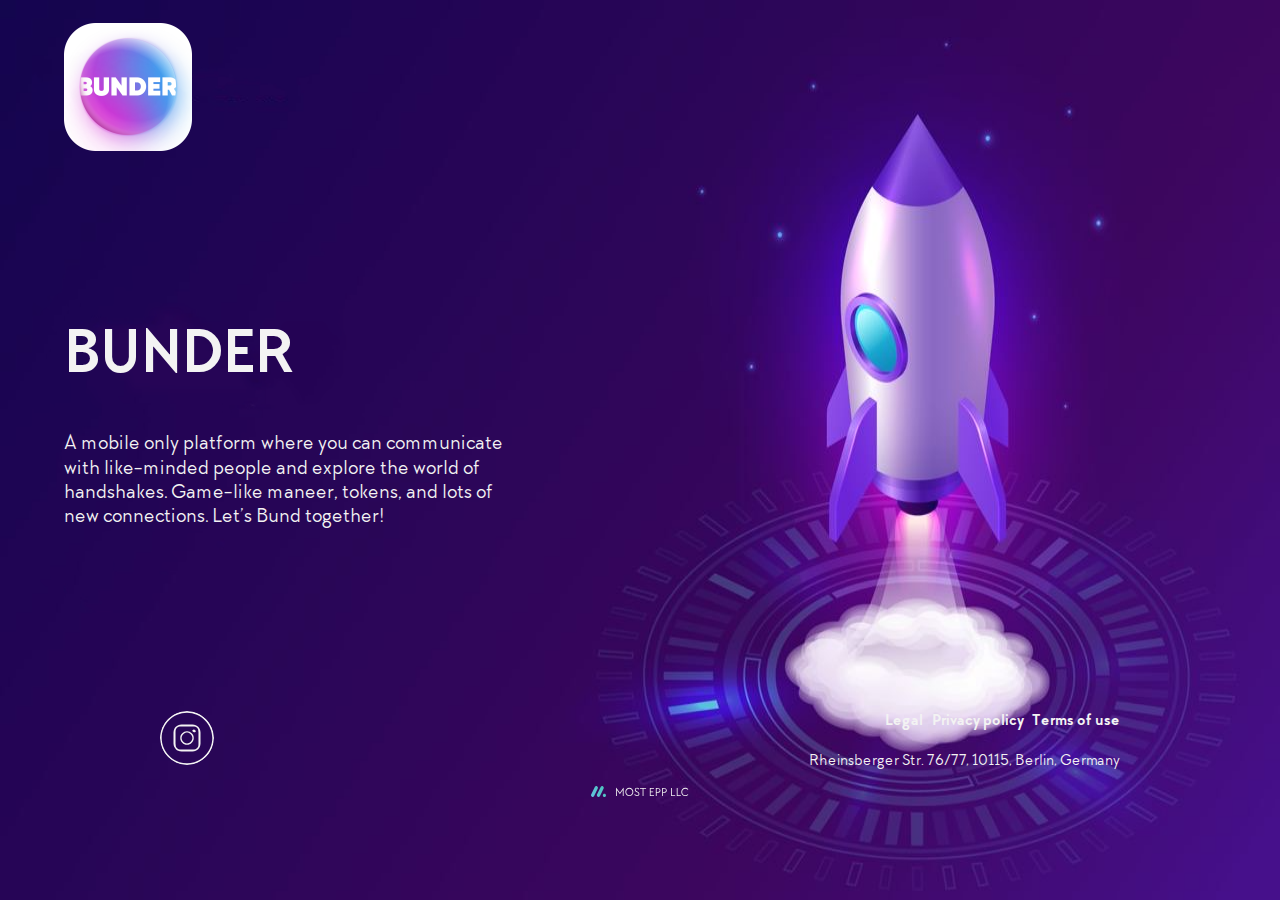
==== index.html @ 2ac5eae3 "samda" ====
<!DOCTYPE html>
<html lang="en">

<head>
    <meta name="yandex-verification" content="451a93382a854dd3" />
    <meta charset="UTF-8">
    <meta name="viewport" content="width=device-width, initial-scale=1.0">
    <title>MOST</title>
    <link rel="stylesheet" href="style/css/style.css">
    <link rel="stylesheet" href="style/css/normalize.css">
    <link rel="stylesheet" href="fonts/stylesheet.css">
    <link
        href="https://fonts.googleapis.com/css2?family=Roboto:ital,wght@0,100;0,300;0,400;0,500;0,700;0,900;1,100;1,300;1,400;1,500;1,700;1,900&display=swap"
        rel="stylesheet">
    <script src="https://code.jquery.com/jquery-3.5.1.min.js"
        integrity="sha256-9/aliU8dGd2tb6OSsuzixeV4y/faTqgFtohetphbbj0=" crossorigin="anonymous"></script>
</head>

<body>

    <img src="img/image.png" alt="" class="hero__bg">
    <header class="header">

        <a href="index.html" class="main"><img class="header__logo" src="img/header/bunder_logo.png" alt=""></a>
    </header>

    <section class="hero">

        <h1 class="hero__title">BUNDER</h1>
        <p class="hero__about">
            A mobile only platform where you can
            communicate with like-minded people and explore the world of handshakes.
            Game-like maneer, tokens, and lots of new connections.

            Let’s Bund together!
        </p>
    </section>

    <footer class="footer">
        <div class="footer__container">
            <div class="footer__links">
                <a target="_blank" href="https://www.instagram.com/bunder.io/" class="footer__link"><img
                        src="img/footer/insta.svg" alt=""></a>
            </div>

            <div class="footer__position">
                <a href="legal.html" class="footer__about">Legal</a>
                <a href="privacy.html" class="footer__about">Privacy policy</a>
                <a href="term-of.html" class="footer__about">Terms of use</a>
            </div>

            <span class="footer__adress">Rheinsberger Str. 76/77, 10115, Berlin, Germany</span>

        </div>

        <img src="img/footer/most.svg" alt="" class="footer__logo">
    </footer>



    <script src='scripts/buttons.js'></script>
    <script src='scripts/slider.js'></script>
    <script src='scripts/menu.js'></script>
    <script src='scripts/links.js'></script>
    <script src='scripts/modal.js'></script>
    <script>

        $(document).ready(function () {
            $("#getInTouchForm").submit(function (e) {
                e.preventDefault();
                $.ajax({
                    type: "POST",
                    url: "mail.php",
                    data: $(this).serialize()
                }).done(function (event) {
                    console.log('success');
                });
                return false;
            });
        });
    </script>
</body>

</html>
---- style/css/style.css ----
@media (min-width: 1600px) {
  .section__title {
    font-size: 50px !important;
  }
  .slider__label {
    font-size: 27px !important;
    width: 275px !important;
  }
  .slider__paragraph {
    font-size: 22px !important;
  }
  .features__performance {
    font-size: 26px !important;
  }
  .features_web {
    width: 660px !important;
  }
}

.icon_active {
  opacity: 1;
  transition: opacity .3s ease;
}

.icon_passive {
  opacity: .3;
  transition: opacity .3s ease;
}

img {
  image-rendering: optimizeSpeed;
}

.section__title {
  font-family: TT Chocolates;
  font-style: normal;
  font-weight: bold;
  font-size: 40px;
  line-height: 48px;
  color: #414052;
  text-align: center;
}

.features {
  width: 526px;
  height: 44px;
  background: #F3F3F3;
  box-shadow: 0px 4px 10px rgba(0, 0, 0, 0.2);
  border-radius: 15px;
  margin: auto;
  display: flex;
  flex-direction: row;
  align-items: center;
  padding-left: 7px;
  padding-right: 7px;
  margin-bottom: 56px;
  transition: .5s ease-in-out;
  transition-property: color,background-color,border-color,box-shadow;
  position: relative;
}

.features_active {
  color: #03A5C4 !important;
  animation-duration: 1s;
  animation: 1s;
  transition: .5s ease-in-out;
  transition-property: color,background-color,border-color,box-shadow;
}

.features__performance {
  font-family: TT Chocolates;
  font-style: normal;
  font-weight: 600;
  font-size: 22px;
  line-height: 30px;
  padding: 3px 14px;
  width: 250px;
  max-height: 36px;
  display: block;
  text-align: center;
  color: #9F9F9F;
  cursor: pointer;
  width: 50%;
  animation-duration: 1s;
  animation: 1s;
}

.blue {
  background: rgba(3, 165, 196, 0.3);
  border-radius: 15px;
  width: 50%;
  height: 88%;
  top: 7%;
  position: absolute;
  left: 1%;
  transition: 1s ease;
}

#blue-for {
  width: 30%;
}

.width-38 {
  width: 38% !important;
}

.width-27 {
  width: 27% !important;
}

.left-mobile {
  left: 49%;
}

.left-for-32 {
  left: 32%;
}

.left-for-72 {
  left: 72%;
}

.right-price-50 {
  right: 50% !important;
}

.left-price-35 {
  left: 35% !important;
}

.left-price-68 {
  left: 68% !important;
}

.left-comments-200 {
  left: 200px !important;
}

.left-comments-350 {
  left: 350px !important;
}

.left-comments-450 {
  left: 450px !important;
}

.slider__try {
  cursor: pointer;
  z-index: 3;
}

@media (max-width: 992px) {
  .features {
    height: 88px;
    flex-direction: column;
    width: 290px;
  }
  .features__performance {
    width: 100%;
    padding: 6px 14px;
  }
  .blue {
    height: 50%;
    width: 100%;
    top: 0;
  }
  .left-mobile {
    top: 49%;
    left: 0;
  }
}

@media (max-width: 1250px) {
  .slider__container {
    height: 620px;
  }
  .slider__block {
    width: 48%;
  }
  .slider__paragraph {
    width: 255px;
  }
  .slider__img {
    width: 500px;
    height: 510px;
    display: block;
  }
}

@media (max-width: 1100px) {
  .slider__container {
    height: 620px;
  }
  .slider__block {
    width: 48%;
  }
  .slider__paragraph {
    width: 210px;
    font-size: 14px;
  }
  .slider__img {
    width: 500px;
    height: 510px;
    display: block;
  }
  .slider__try {
    width: 240px;
    height: 45px;
    font-size: 33px;
  }
  .left-comments-200 {
    left: 35% !important;
  }
  .left-comments-350 {
    left: 60% !important;
  }
  .left-comments-450 {
    left: 82% !important;
  }
}

@media (max-width: 992px) {
  .slider {
    min-height: 990px !important;
  }
}

@media (max-width: 576px) {
  .slider {
    min-height: 780px !important;
  }
  .slider__container {
    margin-top: 50px !important;
  }
  .features {
    margin-bottom: 0;
  }
  .section__title {
    font-size: 26px;
  }
}

@media (min-width: 1900px) {
  .header__content {
    width: 875px !important;
  }
}

.header {
  padding-top: 40px;
  width: 90%;
  margin: auto;
  height: 50px;
  display: flex;
  justify-content: space-between;
  align-items: center;
}

.header__content {
  display: flex;
  width: 900px;
  justify-content: space-around;
  align-items: center;
}

.header__language {
  display: flex;
  align-items: center;
}

.header__line {
  width: 1px;
  height: 51px;
  background: #C4C4C4;
  margin-left: 5px;
  margin-right: 5px;
}

.header__link {
  font-weight: 600;
  font-size: 20px;
  line-height: 24px;
  color: #FFFFFF;
  text-decoration: none;
  text-transform: uppercase;
  font-family: TT Chocolates;
}

.header__lang {
  color: #C4C4C4;
}

.header__lang_active {
  color: #03A5C4;
}

.header__button {
  font-family: TT Chocolates;
  width: 152px;
  height: 50px;
  background: linear-gradient(90deg, #FFFFFF 0%, #FFFFFF 52.76%, #FFFFFF 94.29%);
  border-radius: 15px;
  color: #03A5C4;
  font-size: 30px;
  font-style: normal;
  font-weight: 600;
  display: flex;
  align-items: center;
  justify-content: center;
}

.header__logo {
  margin-top: 3em;
  width: 128px;
  height: 128px;
  cursor: pointer;
}

#header-container {
  width: 42%;
  display: flex;
  justify-content: inherit;
}

@media (max-width: 1200px) {
  .header__content {
    width: 800px;
  }
}

@media (min-width: 993px) {
  .header__burger {
    display: none;
  }
}

@media (max-width: 992px) {
  .header__content {
    display: none;
  }
  .header__burger {
    height: 60%;
    width: 50px;
    display: flex;
    flex-direction: column;
    align-items: flex-end;
    justify-content: space-around;
  }
  .header__span {
    display: block;
    height: 3px;
  }
  .header__long {
    width: 100%;
  }
  .header__shot {
    width: 50%;
  }
}

@media (max-width: 768px) {
  .header__logo {
    width: 45px;
  }
  .header__burger {
    height: 50%;
    width: 40px;
  }
}

@media (max-width: 576px) {
  .header {
    padding-top: 10px;
  }
  .header__burger {
    height: 37%;
    width: 31px;
  }
}

@media (min-width: 1600px) {
  .hero__title {
    font-size: 95.7674px !important;
  }
  .hero__about {
    font-size: 31px !important;
    margin-bottom: 55px;
    width: 690px !important;
    height: 140px !important;
  }
  .hero__btn {
    width: 210px !important;
    height: 80px !important;
  }
  .hero__btn img {
    left: 16px !important;
    width: 42px !important;
    top: 10px !important;
  }
  .hero__download {
    left: 76px !important;
    font-size: 17px !important;
  }
  .hero__download_app {
    left: 76px !important;
    font-size: 17px !important;
  }
  .hero__company {
    left: 67px !important;
    bottom: 16px !important;
    font-size: 25px !important;
  }
  .hero__link:first-child {
    margin-right: 15px;
  }
}

.hero {
  width: 90%;
  margin: auto;
}

.hero__bg {
  position: absolute;
  top: 0;
  left: 0;
  z-index: -1;
  width: 100%;
  height: 100%;
}

.hero__title {
  font-family: TT Chocolates;
  font-style: normal;
  font-weight: bold;
  font-size: 61.7674px;
  line-height: 74px;
  color: #F3F3F3;
  margin-top: 225px;
}

.hero__about {
  width: 461px;
  height: 115px;
  font-family: TT Chocolates;
  font-style: normal;
  font-weight: normal;
  font-size: 21px;
  color: #F3F3F3;
}

.hero__buttons {
  display: flex;
  width: 368px;
  justify-content: space-between;
}

.hero__btn {
  width: 170px;
  height: 52px;
  background: #000000;
  border-radius: 15px;
  border: none;
  outline: none;
  position: relative;
  font-family: Roboto;
  cursor: pointer;
}

.hero__btn img {
  position: absolute;
  left: 11px;
  top: 7px;
}

.hero__download {
  display: block;
  color: #FFFFFF;
  position: absolute;
  top: 10px;
  left: 45px;
  font-size: 11px;
}

.hero__download_app {
  left: 55px;
}

.hero__company {
  color: #FFFFFF;
  position: absolute;
  bottom: 5px;
  left: 45px;
  font-size: 20px;
}

.hero__company_app {
  left: 55px;
}

.hero__link {
  cursor: pointer;
}

@media (max-width: 1200px) {
  .hero__bg {
    width: 800px;
  }
  .hero__title {
    margin-top: 220px;
  }
}

@media (max-width: 992px) and (max-width: 1200px) {
  .hero__bg {
    width: 600px;
  }
  .hero__title {
    font-size: 40px;
  }
  .hero__about {
    font-size: 18px;
    width: 377px;
  }
}

@media (max-width: 768px) {
  .hero__bg {
    width: 400px;
  }
}

@media (max-width: 576px) {
  .hero__bg {
    width: 260px;
    top: -15px;
  }
  .hero__title {
    text-align: center;
    margin-bottom: 0;
    margin-top: 140px;
  }
  .hero__about {
    margin: auto;
    font-size: 16px;
    width: 300px;
  }
  .hero__buttons {
    margin: auto;
    width: 300px;
  }
  .hero__btn {
    width: 140px;
    height: 40px;
  }
  .hero__btn img {
    left: 9px;
    top: 3px;
  }
  .hero__download {
    top: 5px;
  }
  .hero__download_app {
    left: 45px;
  }
  .hero__company {
    font-size: 15px;
  }
  .hero__company_app {
    left: 45px;
  }
  .hero__title, .hero__about, .hero__buttons {
    padding-left: 0px;
  }
}

@media (min-width: 1600px) {
  .reasons__container {
    width: 1580px !important;
  }
  .reasons__block span {
    font-size: 25px !important;
    width: 215px !important;
  }
  .reasons__img {
    width: 200px;
    min-height: 200px;
  }
}

.reasons {
  padding-bottom: 40px;
}

.reasons__title {
  margin-top: 100px;
  margin-bottom: 75px;
}

.reasons__container {
  width: 980px;
  height: 205px;
  display: flex;
  justify-content: space-between;
  margin: auto;
}

.reasons__block {
  height: 205px;
  display: flex;
  flex-direction: column;
  align-items: center;
  transition: 1s ease-in-out;
}

.reasons__block span {
  width: 165px;
  text-align: center;
  font-family: TT Chocolates;
  font-style: normal;
  font-weight: bold;
  font-size: 18px;
  line-height: 22px;
  color: #414052;
}

.reasons__block:hover img {
  box-shadow: 0px 15px 18px rgba(200, 205, 217, 0.9);
  transition: .3s ease-in-out;
}

.reasons__img {
  margin-bottom: 20px;
  border-radius: 15px;
  transition: .3s ease-in-out;
}

@media (max-width: 992px) {
  .reasons__container {
    flex-wrap: wrap;
    width: 100%;
    height: 445px;
  }
  .reasons__block {
    width: 50%;
  }
}

@media (max-width: 576px) {
  .reasons {
    padding-bottom: 0;
  }
  .reasons__title {
    margin-top: 50px;
    margin-bottom: 50px;
  }
  .reasons__block span {
    font-size: 14px;
    line-height: 17px;
    width: 135px;
  }
  .reasons__img {
    width: 100px;
  }
}

@media (min-width: 1600px) {
  .mobile {
    height: 1000px !important;
  }
  .mobile__block {
    height: 270px !important;
  }
  .mobile__try {
    bottom: -110px !important;
  }
}

.mobile__phone {
  margin: auto;
  display: block;
  margin-top: 50px;
}

.mobile__container {
  display: flex;
  width: 100%;
  margin: auto;
  position: relative;
  margin-bottom: 70px;
  justify-content: space-between;
}

.mobile__container_second {
  flex-direction: row-reverse;
  justify-content: space-around;
}

.mobile__descriptions {
  display: flex;
  flex-wrap: wrap;
  width: 50%;
  height: 430px;
  margin-top: 70px;
  justify-content: space-between;
}

.mobile__block {
  width: 50%;
  display: flex;
  flex-direction: column;
  height: 200px;
}

.mobile__icon {
  box-shadow: 0px 5px 15px rgba(33, 144, 175, 0.25);
  width: 60px;
  height: 60px;
  margin-bottom: 20px;
}

.mobile__label {
  font-family: TT Chocolates;
  font-style: normal;
  font-weight: bold;
  font-size: 20px;
  line-height: 24px;
  color: #414052;
  width: 225px;
}

.mobile__paragraph {
  font-family: Circe;
  font-style: normal;
  font-weight: normal;
  font-size: 16px;
  line-height: 100%;
  color: #9796A0;
  width: 280px;
  margin-bottom: 23px;
}

.mobile__img {
  max-height: 585px;
}

.mobile__try {
  width: 270px;
  height: 57px;
  padding-bottom: 3px;
  background: rgba(77, 209, 230, 0.3);
  border-radius: 15px;
  font-family: TT Chocolates;
  font-style: normal;
  font-weight: 600;
  font-size: 38px;
  line-height: 46px;
  display: flex;
  justify-content: center;
  align-items: center;
  color: #03A5C4;
  text-align: center;
  position: absolute;
  bottom: 10px;
}

@media (max-width: 1300px) {
  .mobile__container {
    height: 600px;
  }
  .mobile__block {
    width: 48%;
  }
  .mobile__paragraph {
    width: 255px;
  }
  .mobile__img {
    height: 550px;
  }
}

@media (max-width: 1200px) {
  .slider__container {
    height: 620px;
  }
  .slider__block {
    width: 48%;
  }
  .slider__paragraph {
    width: 255px;
  }
  .slider__img {
    width: 500px;
    height: 510px;
    display: block;
  }
}

@media (max-width: 1100px) {
  .mobile__container {
    height: 620px;
  }
  .mobile__block {
    width: 48%;
  }
  .mobile__paragraph {
    width: 210px;
    font-size: 14px;
  }
  .mobile__img {
    width: 500px;
    height: 510px;
    display: block;
  }
  .mobile__try {
    width: 240px;
    height: 45px;
    font-size: 33px;
  }
}

@media (max-width: 992px) {
  .mobile__container {
    flex-direction: column-reverse;
    height: 990px;
    align-items: center;
  }
  .mobile__try {
    display: none;
  }
  .mobile__descriptions {
    width: 500px;
  }
}

@media (max-width: 576px) {
  .mobile__container {
    height: 780px;
  }
  .mobile__img {
    width: 310px;
    height: 320px;
  }
  .mobile__phone {
    margin-top: 15px;
  }
  .mobile__block {
    width: 50%;
    height: 180px;
  }
  .mobile__descriptions {
    width: 310px;
    margin-top: 25px;
    height: 410px;
  }
  .mobile__label {
    font-size: 16px;
    line-height: 18px;
    width: 100%;
  }
  .mobile__paragraph {
    width: 90%;
    font-size: 12px;
    line-height: 13px;
  }
  .mobile__icon {
    width: 45px;
    height: 45px;
  }
}

@media (min-width: 1600px) {
  .web__block:first-child {
    margin-bottom: 30px;
  }
}

@media (max-width: 1500px) {
  .web__med {
    width: 50%;
  }
}

.web__brouser {
  margin: auto;
  display: block;
  margin-top: 50px;
}

.web__features {
  width: 600px;
}

.web__container {
  display: flex;
  flex-direction: row-reverse;
  width: 100%;
  position: relative;
  margin-bottom: 70px;
  justify-content: space-between;
}

.web__container_second {
  flex-direction: row;
}

.web__descriptions {
  padding-top: 50px;
  display: flex;
  width: 50%;
  height: 430px;
  position: relative;
  flex-direction: column;
  align-items: center;
}

.web__block {
  width: 270px;
  display: flex;
  flex-direction: column;
  height: 250px;
  min-height: 195px;
}

.web__block_2 {
  width: 270px;
}

.web__icon {
  box-shadow: 0px 5px 15px rgba(33, 144, 175, 0.25);
  width: 60px;
  height: 60px;
  margin-bottom: 20px;
}

.web__label {
  font-family: TT Chocolates;
  font-style: normal;
  font-weight: bold;
  font-size: 19px;
  line-height: 21px;
  color: #414052;
  width: 225px;
}

.web__paragraph {
  font-family: Circe;
  font-style: normal;
  font-weight: normal;
  font-size: 16px;
  line-height: 100%;
  color: #9796A0;
  width: 285px;
  margin-bottom: 23px;
}

.web__med {
  z-index: -1;
  position: absolute;
}

.web__med_left {
  left: 0;
}

.web__med_right {
  right: 0;
}

.web__img {
  max-height: 490px;
}

.web__img_second {
  max-height: 490px;
}

.web__try {
  width: 270px;
  min-height: 57px;
  padding-bottom: 3px;
  background: rgba(77, 209, 230, 0.3);
  border-radius: 15px;
  font-family: TT Chocolates;
  font-style: normal;
  font-weight: 600;
  font-size: 38px;
  line-height: 46px;
  display: flex;
  justify-content: center;
  align-items: center;
  color: #03A5C4;
  text-align: center;
  position: absolute;
  left: 0;
  bottom: -120px;
  margin-top: 30px;
}

.web__try_1 {
  position: static;
}

.web__try_2 {
  position: static;
}

@media (max-width: 1260px) {
  .web__img {
    max-height: 390px;
  }
}

@media (max-width: 1200px) {
  .web__med {
    top: 50px;
  }
}

@media (max-width: 1100px) {
  .web__container {
    height: 620px;
  }
  .web__block {
    width: 50%;
  }
  .web__paragraph {
    width: 210px;
    font-size: 14px;
  }
  .web__img {
    height: 510px;
    display: block;
    max-height: 400px;
    margin-top: 90px;
  }
  .web__try {
    width: 240px;
    height: 45px;
    font-size: 33px;
  }
}

@media (max-width: 992px) {
  .web__container {
    flex-direction: column-reverse;
    height: 920px;
    align-items: center;
  }
  .web__try {
    display: none;
  }
  .web__med {
    display: none;
  }
  .web__descriptions {
    width: 500px;
  }
  .web__paragraph {
    width: 100%;
  }
  .web__try {
    display: none;
  }
  .web__img {
    width: auto;
    height: 410px;
  }
  .web__block {
    min-height: initial;
  }
}

@media (max-width: 576px) {
  .web {
    margin-top: 85px;
  }
  .web__container {
    height: 690px;
  }
  .web__img {
    width: 315px;
    max-height: 235px;
    margin-top: 0;
  }
  .web__phone {
    margin-top: 15px;
  }
  .web__block {
    width: 50%;
    height: 200px;
  }
  .web__descriptions {
    width: 310px;
    margin-top: 25px;
    height: 375px;
  }
  .web__label {
    font-size: 16px;
    line-height: 18px;
    width: 100%;
  }
  .web__paragraph {
    width: 90%;
    font-size: 12px;
    line-height: 13px;
  }
  .web__icon {
    width: 45px;
    height: 45px;
  }
  .web__med {
    top: -25px;
  }
}

@media (max-width: 390px) {
  .web__med {
    position: absolute;
    display: block;
    top: 0px;
    width: 320px;
    left: 0%;
    top: -25px;
  }
}

@media (min-width: 1600px) {
  .for__label {
    font-size: 50px !important;
  }
  .for__list {
    font-size: 25px !important;
    width: 690px !important;
  }
}

.for {
  margin-top: 50px;
}

.for__features {
  width: 775px;
}

.for__performance {
  cursor: pointer;
  display: block;
}

.for__performance_first {
  width: 33%;
}

.for__performance_second {
  width: 48%;
}

.for__performance_third {
  width: 30%;
}

.for__content {
  display: flex;
  margin: auto;
  width: 100%;
  justify-content: space-around;
}

.for__slider {
  min-height: auto !important;
  height: 400px;
}

.for__left {
  display: flex;
  flex-direction: column;
  justify-content: center;
}

.for__label {
  font-family: TT Chocolates;
  font-style: normal;
  font-weight: bold;
  font-size: 36px;
  color: #414052;
  padding-left: 20px;
}

.for__list {
  font-family: TT Chocolates;
  font-style: normal;
  font-weight: 500;
  font-size: 18px;
  color: #9796A0;
  width: 582px;
}

.for__img {
  box-shadow: 0px 4px 30px rgba(3, 165, 196, 0.4);
  border-radius: 30px;
}

@media (max-width: 1200px) {
  .for__img {
    width: 400px;
  }
  .for__list {
    width: 450px;
  }
  .for__list li {
    margin-top: 5px;
  }
}

@media (max-width: 992px) {
  .for__features {
    width: 290px;
    height: 132px;
    flex-direction: column;
  }
  .for__performance {
    width: 100%;
  }
  .for__content {
    flex-direction: column-reverse;
    align-items: center;
    height: 600px;
  }
  .for__slider {
    height: 600px;
  }
  #blue-for {
    width: 100%;
    height: 33%;
    top: 0;
  }
  .left-for-32 {
    top: 33% !important;
    left: 0;
  }
  .left-for-72 {
    top: 66% !important;
    left: 0;
  }
  .width-38 {
    width: 100% !important;
  }
  .width-27 {
    width: 100% !important;
  }
}

@media (max-width: 576px) {
  .for__label {
    width: 320px;
    font-size: 24px;
    padding-left: 0;
    text-align: center;
  }
  .for__list {
    width: 280px;
    padding-left: 25px;
    font-size: 17px;
  }
  .for__list li {
    line-height: 17px;
    margin-bottom: 10px;
  }
  .for__img {
    width: 320px;
  }
}

.price {
  background-image: rgba(243, 243, 243, 0);
}

.price__title {
  transform: rotate(-4deg);
}

.price__btns {
  margin: auto;
  width: 340px;
  height: 106px;
  display: flex;
  justify-content: space-between;
  align-items: flex-end;
}

.price__left {
  background: #959FB3;
  border-radius: 13px;
  width: 40%;
  height: 22px;
  display: flex;
  justify-content: space-around;
  align-items: center;
  position: relative;
}

.price__left img {
  position: absolute;
  top: -60px;
  right: -30px;
}

.price__right {
  background: #959FB3;
  border-radius: 13px;
  width: 40%;
  height: 22px;
  display: flex;
  justify-content: space-around;
  align-items: center;
  position: relative;
}

.price__invisible {
  opacity: 0;
  transition: opacity 0.5s;
  animation-duration: 1s;
  animation: 1s;
}

.price__visible {
  opacity: 1;
  transition: opacity 0.5s;
  animation-duration: 1s;
  animation: 1s;
}

.price__passive {
  font-style: normal;
  font-weight: 500;
  font-size: 13px;
  line-height: 16px;
  width: 40%;
  display: flex;
  align-items: center;
  justify-content: center;
  font-family: TT Chocolates;
  font-size: 13px;
  color: #FFFFFF;
  cursor: pointer;
  transition: .5s ease-out;
  transition-property: color,background-color,border-color,box-shadow;
}

.price__passive_right {
  width: 33% !important;
}

.price__active {
  font-family: TT Chocolates;
  font-style: normal;
  font-weight: 600;
  font-size: 13px;
  line-height: 16px;
  color: #03A5C4;
  z-index: 2;
  width: 40%;
  display: flex;
  align-items: center;
  justify-content: center;
  cursor: pointer;
  transition: .5s ease-out;
  transition-property: color,background-color,border-color,box-shadow;
}

.price__active_right {
  width: 33%;
}

.price__content {
  display: flex;
  justify-content: space-between;
  width: 860px;
  margin: auto;
  margin-top: 40px;
}

.price__table {
  border: 1px solid rgba(0, 0, 0, 0.1);
  width: 270px;
  height: 350px;
  background: #FFFFFF;
  border-radius: 12px;
  display: flex;
  flex-direction: column;
  align-items: center;
  padding-bottom: 10px;
  transition: .5s ease-in-out;
  box-shadow: 0px 5px 18px rgba(200, 205, 217, 0.6);
}

.price__table:hover {
  box-shadow: 0px 5px 18px rgba(200, 205, 217, 0.6);
  transition: .5s ease-in-out;
}

.price__subtitle {
  background: linear-gradient(90deg, #34ABBE 0%, #4DD1E6 100%);
  border-radius: 12px 12px 0px 0px;
  height: 49px;
  width: 100%;
  text-align: center;
  font-family: TT Chocolates;
  font-style: normal;
  font-weight: 600;
  font-size: 22px;
  color: #FFFFFF;
  margin-top: 0;
  padding-top: 10px;
}

.price__cost {
  font-family: TT Chocolates;
  font-style: normal;
  font-weight: 600;
  font-size: 24px;
  line-height: 29px;
  text-align: center;
  color: #34ABBE;
}

.price__list {
  font-family: TT Chocolates;
  font-style: normal;
  font-weight: 500;
  font-size: 15px;
  color: #9D9D9D;
  list-style-type: none;
  margin-left: -25px;
  padding-left: 0;
}

.price__list li {
  display: flex;
  align-items: center;
  height: 31px;
}

.price__list-icon {
  margin-right: 5px;
}

.price__button {
  font-family: TT Chocolates;
  font-style: normal;
  font-weight: 600;
  font-size: 18px;
  background: rgba(77, 209, 230, 0.3);
  border-radius: 12px;
  width: 150px;
  height: 40px;
  border: none;
  cursor: pointer;
  transition: box-shadow .2s ease;
}

.price__button span {
  color: #03A5C4;
}

.price__button:hover {
  box-shadow: 0px 6px 30px rgba(70, 177, 194, 0.5);
  transition: box-shadow .7s ease;
}

.price__support {
  font-family: TT Chocolates;
  font-style: normal;
  font-weight: normal;
  font-size: 14px;
  text-align: center;
  color: #9796A0;
  width: 100%;
  display: block;
  margin-top: 30px;
}

.price__pay {
  margin: auto;
  width: 370px;
  display: flex;
  justify-content: space-between;
  margin-top: 10px;
}

.white {
  background: #FFFFFF;
  border-radius: 14px;
  height: 28px;
  position: absolute;
  box-shadow: 0px 5px 18px rgba(200, 205, 217, 0.6);
  transition: .5s ease;
}

.white_left {
  width: 50%;
  right: 0;
}

.white_right {
  width: 30%;
  left: 0;
}

@media (max-width: 992px) {
  .price__content {
    width: 730px;
  }
  .price__table {
    width: 200px;
    height: 300px;
  }
}

@media (max-width: 768px) {
  .price__btns {
    width: 310px;
  }
  .price__content {
    flex-direction: column;
    height: 1100px;
    width: 300px;
    align-items: center;
    justify-content: space-between;
  }
  .price__table {
    width: 300px;
    height: 340px;
    box-shadow: 0px 5px 18px rgba(200, 205, 217, 0.6);
    padding-bottom: 0;
  }
  .price__pay {
    width: 310px;
  }
  .price__banks_mc {
    width: 38px;
    height: 27px;
  }
  .price__banks_vs {
    width: 73px;
    height: 27px;
  }
  .price__banks_ynd {
    width: 97px;
    height: 27px;
  }
  .price__banks_qw {
    width: 80px;
    height: 27px;
  }
}

@media (min-width: 1600px) {
  .distinguishes__label {
    font-size: 25px !important;
  }
}

.distinguishes {
  overflow: hidden;
}

.distinguishes__title {
  transform: rotate(-2deg);
  margin-top: 30px;
}

.distinguishes__container {
  transform: rotate(-2deg);
  width: 85%;
  background: #FFFFFF;
  box-shadow: 0px 4px 30px rgba(0, 0, 0, 0.08);
  border-radius: 15px;
  display: flex;
  flex-wrap: wrap;
  height: 290px;
  justify-content: space-around;
  align-items: center;
  margin: auto;
}

.distinguishes__container_global {
  background: linear-gradient(180deg, #F7F7F7 44.06%, rgba(243, 243, 243, 0) 100%);
  transform: rotate(2deg);
  padding-top: 30px;
  margin-bottom: 90px;
  width: 100%;
  margin-top: 50px;
}

.distinguishes__item {
  background: #FFFFFF;
  border-radius: 15px;
  width: 45%;
  height: 80px;
  display: flex;
  align-items: center;
  transition: 0.2s ease-in-out;
  border: 1px solid rgba(0, 0, 0, 0.1);
}

.distinguishes__item:hover {
  box-shadow: 0px 0px 30px rgba(0, 0, 0, 0.1);
  transition: 0.2s ease-in-out;
}

.distinguishes__label {
  font-family: TT Chocolates;
  font-style: normal;
  font-weight: 500;
  font-size: 18px;
}

.distinguishes__success {
  box-shadow: 0px 3.47917px 10.4375px rgba(33, 144, 175, 0.25);
  border-radius: 41.75px;
  margin-right: 10px;
  margin-left: 10px;
}

@media (max-width: 992px) {
  .distinguishes__container {
    background: none;
    box-shadow: none;
    flex-wrap: nowrap;
    flex-direction: column;
    justify-content: center;
    height: 400px;
    justify-content: space-between;
  }
  .distinguishes__item {
    box-shadow: 0px 0px 30px rgba(0, 0, 0, 0.1);
    width: 400px;
  }
}

@media (max-width: 440px) {
  .distinguishes__title {
    margin: unset;
    font-size: 26px;
    margin-bottom: 50px;
  }
  .distinguishes__item {
    box-shadow: 0px 0px 30px rgba(0, 0, 0, 0.1);
    width: 310px;
    height: 65px;
  }
  .distinguishes__success {
    width: 50px;
  }
  .distinguishes__label {
    font-size: 13px;
  }
  .distinguishes__container {
    height: 330px;
  }
  .distinguishes__container_global {
    padding-top: 50px;
    width: 135%;
    margin-left: -15%;
  }
}

@media (min-width: 1600px) {
  .comments__paragraph {
    font-size: 23px !important;
    height: 158px !important;
    line-height: 21px !important;
    width: 585px !important;
  }
  .comments__name {
    font-size: 24px !important;
  }
  .comments__position {
    font-size: 21px !important;
    bottom: 10px !important;
  }
}

.comments {
  min-height: 545px;
  margin-top: 100px;
}

.comments__container {
  width: 100%;
  display: flex;
  justify-content: space-around;
  align-items: end;
}

.comments_img {
  width: 48%;
  padding-left: 2%;
}

.comments__title {
  text-align: left;
}

.comments__blocks {
  display: flex;
  flex-direction: column;
  height: 450px;
  width: 48%;
  padding-left: 2%;
}

.comments__companies {
  display: flex;
  align-items: center;
  position: relative;
  width: 500px;
}

.comments__icon {
  position: relative;
  height: 60px;
  display: flex;
  flex-direction: column;
  justify-content: flex-start;
  cursor: pointer;
}

.comments__line {
  background: #03A5C4;
  width: 50px;
  height: 2px;
  position: absolute;
  bottom: 0;
  left: 60px;
  transition: 1s ease;
}

.comments__paragraph {
  width: 447px;
  height: 108px;
  font-family: TT Chocolates;
  font-style: normal;
  font-weight: 500;
  font-size: 16px;
  line-height: 19px;
  color: #191919;
  margin-top: 40px;
  position: relative;
}

.comments__paragraph img {
  position: absolute;
  top: -40px;
  left: -40px;
}

.comments__author {
  position: relative;
}

.comments__name {
  font-family: TT Chocolates;
  font-style: normal;
  font-weight: bold;
  font-size: 18px;
  line-height: 22px;
  color: #03A5C4;
  display: block;
  position: absolute;
  top: 10px;
  left: 85px;
}

.comments__position {
  font-family: TT Chocolates;
  font-style: normal;
  font-weight: normal;
  font-size: 16px;
  line-height: 19px;
  color: #9D9D9D;
  display: block;
  position: absolute;
  left: 85px;
  bottom: 30px;
}

.comments__slider {
  position: relative;
}

.comments__slider-block {
  position: absolute;
  top: 0;
  transition: 1s ease-in-out;
}

@media (max-width: 1100px) {
  .comments__icon {
    width: 25%;
  }
  .comments__line {
    left: 8%;
  }
}

@media (max-width: 992px) {
  .comments__title {
    text-align: center;
    margin-top: 0;
  }
  .comments__container {
    flex-direction: column;
    align-items: center;
  }
  .comments__slider {
    height: 400px;
  }
  .comments_img {
    width: 500px;
    padding-left: 0;
  }
  .comments__block {
    width: 500px;
    padding-left: 0;
  }
  .comments__slider-block {
    width: 500px;
  }
  .comments__companies {
    width: auto;
  }
  .comments__paragraph {
    font-size: 15px;
    width: 320px;
    margin: auto;
    margin-top: 60px;
  }
  .comments__author {
    margin-top: 50px;
  }
}

@media (max-width: 576px) {
  .comments__title {
    font-size: 32px;
  }
  .comments__line {
    width: 30px;
    height: 1.5px;
  }
  .comments__slider-block {
    width: 300px;
  }
  .comments__slider {
    height: 350px;
  }
  .comments__block {
    width: 300px;
  }
  .comments__companies {
    width: 300px;
    margin: auto;
  }
  .comments__icon img {
    height: 35px;
  }
  .comments_img {
    width: 300px;
  }
  .comments__paragraph {
    height: 135px;
    width: 300px;
  }
  .comments__paragraph img {
    display: none;
  }
  .comments__author {
    width: 300px;
    margin: auto;
    margin-top: 50px;
  }
  .comments__position {
    bottom: 8px;
    font-size: 14px;
  }
}

.form {
  position: relative;
  padding-bottom: 50px;
}

.form__container {
  width: 80%;
  display: flex;
  justify-content: space-between;
  margin: auto;
  position: relative;
}

.form__form {
  width: 500px;
  height: 428px;
  background: #FFFFFF;
  box-shadow: 0px 4px 60px rgba(0, 0, 0, 0.2);
  border-radius: 15px;
  display: flex;
  flex-direction: column;
  justify-content: space-around;
  align-items: flex-start;
  padding-left: 36px;
  padding-bottom: 50px;
}

.form__input {
  width: 441px;
  height: 50px;
  border-radius: 12px;
  border: 1px solid #A3ACBE;
  padding-left: 10px;
  font-family: TT Chocolates;
}

.form__button {
  background: rgba(77, 209, 230, 0.3);
  border-radius: 15px;
  width: 453px;
  height: 50px;
  color: #03A5C4;
  font-family: TT Chocolates;
  font-style: normal;
  font-weight: 600;
  font-size: 38px;
  border: none;
}

.form img {
  position: absolute;
  bottom: 0;
  right: 10%;
}

@media (max-width: 992px) {
  .form {
    margin: auto;
    width: 536px;
  }
  .form__container {
    height: 900px;
    justify-content: center;
    width: 536px;
  }
  .form img {
    right: 0;
  }
}

@media (max-width: 576px) {
  .form {
    width: 100%;
    padding-bottom: 0;
    overflow: hidden;
  }
  .form__container {
    width: 100%;
  }
  .form__title {
    width: 100%;
    font-size: 22px;
  }
  .form__form {
    width: 310px;
    box-shadow: none;
    padding-left: 0;
  }
  .form__input {
    width: 295px;
  }
  .form__button {
    width: 100%;
  }
  .form img {
    right: -80px;
  }
}

.footer {
  margin-top: 6em;
  height: 60px;
  padding-top: 70px;
}

.footer__container {
  width: 75%;
  margin: auto;
  position: relative;
  display: flex;
  justify-content: space-between;
}

.footer__links {
  display: flex;
  align-items: center;
  width: 180px;
  justify-content: space-between;
}

.footer__link img {
  transition: background .5s ease;
  border-radius: 50%;
}

.footer__link img:hover {
  transition: background .5s ease;
  background: #c0f0f6;
}

.footer__position {
  display: flex;
  align-items: flex-start;
  width: 235px;
  justify-content: space-between;
}

.footer__about {
  font-family: TT Chocolates;
  font-style: normal;
  font-weight: 600;
  font-size: 16px;
  line-height: 19px;
  color: #f3f3f3;
  text-decoration: none;
}

.footer__adress {
  font-family: TT Chocolates;
  font-style: normal;
  font-weight: normal;
  font-size: 16px;
  line-height: 19px;
  color: #f3f3f3;
  position: absolute;
  bottom: 0;
  right: 0;
}

.footer__logo {
  margin: auto;
  display: block;
  margin-top: 15px;
}

@media (max-width: 768px) {
  .footer {
    padding-top: 0;
  }
  .footer__container {
    flex-direction: column;
    justify-content: center;
    align-items: center;
    height: 135px;
    width: 310px;
  }
  .footer__position {
    margin-top: 20px;
  }
  .footer__adress {
    bottom: -7px;
  }
}

@media (min-width: 992px) {
  .menu {
    display: none;
  }
}

.left-0 {
  left: 0 !important;
  transition: 1s ease;
}

.opacity-full {
  opacity: 1 !important;
  transition: .8s ease;
}

@media (max-width: 992px) {
  .menu {
    opacity: 0;
    left: -100%;
    transition: 1s ease-out;
    position: fixed;
    top: 0;
    width: 100%;
    height: 100vh;
    background: #FFFFFF;
    z-index: 2;
    padding-top: 40px;
  }
  .menu__close {
    width: 36px;
    position: absolute;
    top: 40px;
    right: 15px;
  }
  .menu__logo {
    position: absolute;
    left: 15px;
    top: 40px;
    width: 36px;
  }
  .menu__container {
    width: 200px;
    margin: auto;
    height: 320px;
    display: flex;
    flex-direction: column;
    align-items: center;
    margin-top: 15%;
    justify-content: space-between;
  }
  .menu__languages {
    width: 65px;
    margin: auto;
  }
  .menu__link {
    font-family: TT Chocolates;
    font-style: normal;
    font-weight: 600;
    font-size: 24px;
    line-height: 29px;
    text-align: center;
    color: #000000;
    text-decoration: none;
    text-transform: uppercase;
  }
  .menu__button {
    background: rgba(77, 209, 230, 0.3);
    border-radius: 15px;
    width: 280px;
  }
  #menu-container {
    height: 50%;
    display: flex;
    flex-direction: column;
    justify-content: space-around;
  }
}

@media (max-width: 576px) {
  .menu {
    height: 105vh;
  }
  .menu__container {
    margin-top: 20%;
  }
}

.hero-2 {
  min-height: 292px;
  display: flex;
  align-items: flex-end;
}

.hero-2__bg {
  width: 700px;
}

.hero-2__about {
  font-style: normal;
  font-weight: normal;
  font-size: 30px;
  line-height: 36px;
  color: #1A1B1F;
  width: 600px;
}

.hero-2__about span {
  color: #03A5C4;
}

@media (max-width: 1200px) {
  .hero-2__about {
    width: 500px;
    font-size: 24px;
  }
}

@media (max-width: 992px) {
  .hero-2__bg {
    width: 500px;
  }
  .hero-2__about {
    font-size: 16px;
    line-height: 18px;
    width: 500px;
  }
}

@media (min-width: 769px) {
  .hero-2__bg_mobile {
    display: none;
  }
  .hero-2__label_mobile {
    display: none;
  }
}

@media (max-width: 768px) {
  .hero-2__bg_desc {
    display: none;
  }
  .hero-2__bg_mobile {
    width: 250px;
  }
  .hero-2__label_mobile {
    font-family: TT Chocolates;
    font-style: normal;
    font-weight: bold;
    text-align: center;
    color: #FFFFFF;
    position: absolute;
    top: 60px;
    font-size: 23px;
    right: 30px;
  }
}

@media (max-width: 576px) {
  .hero-2__about {
    margin-bottom: 0;
    width: 310px;
  }
}

@media (min-width: 1600px) {
  .reasons-2__block span {
    width: 60% !important;
  }
}

.reasons-2__title {
  font-weight: 600;
  font-size: 70px;
  line-height: 84px;
  text-align: center;
  color: #03A5C4;
}

.reasons-2__img {
  width: 90%;
}

.reasons-2__container {
  height: 290px;
  width: 1150px;
  margin-bottom: 70px;
}

.reasons-2__block {
  box-shadow: none;
  display: flex;
  justify-content: center;
  align-items: center;
  flex-direction: column;
  width: 23%;
  background-size: contain;
  background-repeat: no-repeat;
  background-position: center;
}

.reasons-2__block span {
  width: 85%;
}

.reasons-2__block:hover {
  box-shadow: none;
}

.reasons-2__block img:hover {
  box-shadow: none;
}

.reasons-2__block_1 {
  background-image: url("../../img/reasons-2/1.png");
}

.reasons-2__block_2 {
  background-image: url("../../img/reasons-2/2.png");
  background-position: bottom;
}

.reasons-2__block_3 {
  background-image: url("../../img/reasons-2/3.png");
}

.reasons-2__block_3 span {
  margin-left: -20px;
}

.reasons-2__block_4 {
  background-image: url("../../img/reasons-2/4.png");
}

.reasons-2__block_4 span {
  margin-left: -13px;
}

.reasons-2__mainlabel {
  display: block;
  font-family: TT Chocolates;
  font-style: normal;
  font-weight: 600;
  font-size: 70px;
  line-height: 84px;
  text-align: center;
  color: #FFFFFF;
}

.reasons-2__label {
  display: block;
  font-family: TT Chocolates;
  font-size: 23px;
  line-height: 25px;
  text-align: center;
  color: #FFFFFF;
}

.reasons-2__paragraph {
  font-family: TT Chocolates;
  font-style: normal;
  font-weight: normal;
  font-size: 30px;
  line-height: 36px;
  color: #1A1B1F;
  width: 775px;
  margin: auto;
}

.reasons-2__paragraph span {
  color: #03A5C4;
}

@media (max-width: 1200px) {
  .reasons-2__container {
    width: 950px;
    margin-bottom: 0;
  }
  .reasons-2__paragraph {
    width: 600px;
    font-size: 24px;
  }
  .reasons-2__mainlabel {
    font-size: 55px;
  }
  .reasons-2__label {
    font-size: 21px;
  }
}

@media (max-width: 992px) {
  .reasons-2__title {
    font-size: 50px;
  }
  .reasons-2__container {
    height: 590px;
    width: 700px;
  }
  .reasons-2__block {
    height: 45%;
    width: 45%;
  }
  .reasons-2__block span {
    width: 68%;
  }
  .reasons-2__img {
    width: 50%;
  }
  .reasons-2__paragraph {
    width: 600px;
  }
}

@media (max-width: 768px) {
  .reasons-2__img {
    width: 70%;
  }
  .reasons-2__block_2 {
    margin-top: 25px;
  }
  .reasons-2__container {
    width: 500px;
    height: 400px;
  }
  .reasons-2__mainlabel {
    font-size: 38px;
    line-height: initial;
  }
  .reasons-2__label {
    font-size: 18px;
  }
  .reasons-2__paragraph {
    font-size: 25px;
    line-height: 25px;
    width: 500px;
  }
}

@media (max-width: 576px) {
  .reasons-2__title {
    margin-bottom: 0;
  }
  .reasons-2__container {
    height: 400px;
    width: 315px;
  }
  .reasons-2__img {
    width: 150px;
  }
  .reasons-2__block {
    height: 150px;
  }
  .reasons-2__mainlabel {
    font-size: 31px;
  }
  .reasons-2__mainlabel_2 {
    margin-top: -35px;
  }
  .reasons-2__label {
    font-size: 15px;
    line-height: 16px;
  }
  .reasons-2__title {
    font-size: 32px;
  }
  .reasons-2__paragraph {
    width: 310px;
    font-size: 18px;
    line-height: 19px;
  }
}

.form-2__container {
  justify-content: center;
  transform: rotate(-2deg);
}

.form-2__form {
  padding-bottom: 25px;
  padding-top: 25px;
}

.form-2__button {
  height: 58px;
}

@media (max-width: 992px) {
  .form-2__container {
    height: 480px;
  }
}

@media (max-width: 768px) {
  .form-2__input {
    width: 270px;
    margin: auto;
    margin-bottom: 0;
    margin-top: 0;
    background: #F7F7F7;
  }
  .form-2__button {
    width: 280px;
    margin: auto;
    margin-top: 0;
    margin-bottom: 0;
  }
}

@media (max-width: 576px) {
  .form-2__form {
    background: #F7F7F7;
  }
}

.footer-2 {
  background-color: #fff;
}

.distinguishes-2 {
  overflow: hidden;
}

.distinguishes-2__title {
  transform: rotate(-2deg);
}

.distinguishes-2__container {
  padding-left: 3%;
}

.distinguishes-2__container_global {
  width: 110%;
  left: -7%;
  position: relative;
  background: #F7F7F7;
  transform: rotate(2deg);
  padding-top: 30px;
  margin-bottom: 0px;
  margin-top: 50px;
}

.distinguishes-2__grey {
  background: #F7F7F7;
  width: 100%;
  height: 40px;
  transform: rotate(-2deg);
  margin-top: 60px;
}

@media (max-width: 992px) {
  .distinguishes-2__title {
    font-size: 30px;
  }
}

@media (max-width: 576px) {
  .distinguishes-2__title {
    width: 310px;
    margin: auto;
    line-height: 31px;
  }
  .distinguishes-2__container_global {
    margin-left: 0;
  }
  .distinguishes-2__grey {
    height: 4px;
    margin-top: 30px;
  }
}

.modal {
  width: 100%;
  height: 105vh;
  opacity: 0;
  z-index: -2;
  top: 0;
  left: 0;
  position: fixed;
  background: rgba(0, 0, 0, 0.2);
  overflow: hidden;
  overflow-y: hidden;
  display: flex;
  justify-content: center;
  align-items: center;
}

.modal__container {
  width: 390px;
  height: 280px;
  background: #FFFFFF;
  box-shadow: 0px 0px 90px rgba(77, 77, 77, 0.5);
  border-radius: 38px;
  position: relative;
  display: flex;
  flex-direction: column;
  padding-left: 50px;
}

.modal__close {
  cursor: pointer;
  position: absolute;
  top: 20px;
  right: 20px;
}

.modal__title {
  font-family: TT Chocolates;
  font-style: normal;
  font-weight: bold;
  font-size: 34px;
  line-height: 41px;
  color: #242424;
}

.modal__label {
  width: 287px;
  font-family: TT Chocolates;
  font-style: normal;
  font-weight: 500;
  font-size: 22px;
  line-height: 26px;
  color: #474747;
}

.modal-opacity {
  opacity: 1 !important;
}

.modal-z-index {
  z-index: 5 !important;
}

@media (max-width: 576px) {
  .modal__container {
    width: 315px;
    padding-left: 0;
  }
  .modal__close {
    right: 15px;
    top: 15px;
  }
  .modal__title {
    padding-left: 10px;
  }
  .modal__label {
    padding-left: 10px;
    width: 265px;
  }
}

.team {
  min-height: 1675px;
  position: relative;
}

.team__top {
  position: absolute;
  right: 0;
  top: 0;
  z-index: -1;
}

.team__top_mobile {
  display: none;
}

.team__bottom {
  position: absolute;
  right: 0;
  bottom: 0;
}

.team__bottom_mobile {
  display: none;
}

.team__photo {
  opacity: 1;
  transition: opacity .4s ease-out;
  position: absolute;
}

.team__photo_1 {
  left: 3%;
  top: 14%;
}

.team__photo_2 {
  left: 36%;
  top: 7%;
}

.team__photo_3 {
  right: 30%;
  top: 19%;
}

.team__photo_4 {
  top: 30%;
  left: 10%;
}

.team__photo_5 {
  top: 33%;
  right: 35%;
}

.team__photo_6 {
  top: 37%;
  right: 18%;
}

.team__photo_7 {
  top: 44%;
  left: 20%;
}

.team__photo_8 {
  top: 57%;
  left: 3%;
}

.team__photo_9 {
  top: 68%;
  left: 29%;
}

.team__photo_10 {
  top: 64%;
  left: 50%;
}

.team__photo_11 {
  top: 50%;
  right: 20%;
}

.team__photo_12 {
  top: 76%;
  left: 12%;
}

.team__photo_13 {
  top: 42%;
  left: 38%;
}

.team__opacity {
  opacity: 0.5 !important;
  transition: opacity .4s ease-out !important;
}

.blue_team {
  opacity: 1;
  transition: opacity .4s ease-out;
  position: absolute;
  width: 140px;
  height: 140px;
  background: linear-gradient(39.4deg, #34ABBE 17.45%, #4DD1E6 83.46%);
  box-shadow: 0px 6.75601px 15.201px rgba(70, 177, 194, 0.32);
  border-radius: 50%;
  font-family: TT Chocolates;
  font-style: normal;
  font-weight: bold;
  font-size: 40.536px;
  line-height: 49px;
  color: #FFFFFF;
  display: flex;
  justify-content: center;
  align-items: center;
  cursor: pointer;
}

.blue_ceo {
  top: 20%;
  left: 27%;
}

.blue_cto {
  top: 24%;
  left: 42%;
}

.blue_advisors {
  font-size: 28px;
  top: 31%;
  left: 31%;
  width: 180px;
  height: 180px;
}

.blue_developers {
  font-size: 20px;
  top: 25%;
  left: 75%;
  width: 140px;
  height: 140px;
}

.blue_pm {
  width: 150px;
  height: 150px;
  top: 44%;
}

.blue_design {
  width: 180px;
  height: 180px;
  top: 56%;
  left: 35%;
}

.blue_qa {
  top: 70%;
  left: 68%;
}

@media (max-width: 1275px) {
  .team {
    overflow: hidden;
  }
  .team__photo {
    position: absolute;
  }
  .team__photo_1 {
    left: 3%;
    top: 14%;
    width: 16%;
  }
  .team__photo_2 {
    left: 30%;
    top: 7%;
    width: 13%;
  }
  .team__photo_3 {
    right: 30%;
    top: 19%;
  }
  .team__photo_4 {
    top: 30%;
    left: 10%;
  }
  .team__photo_5 {
    top: 33%;
    right: 37%;
    width: 14%;
  }
  .team__photo_6 {
    top: 37%;
    right: 19%;
    width: 14%;
  }
  .team__photo_7 {
    top: 44%;
    left: 20%;
  }
  .team__photo_8 {
    top: 57%;
    left: 3%;
  }
  .team__photo_9 {
    top: 68%;
    left: 29%;
  }
  .team__photo_10 {
    top: 64%;
    left: 50%;
  }
  .team__photo_11 {
    top: 50%;
    right: 22%;
    width: 20%;
  }
  .team__photo_12 {
    top: 76%;
    left: 12%;
  }
  .blue_team {
    position: absolute;
    width: 140px;
    height: 140px;
    background: linear-gradient(39.4deg, #34ABBE 17.45%, #4DD1E6 83.46%);
    box-shadow: 0px 6.75601px 15.201px rgba(70, 177, 194, 0.32);
    border-radius: 50%;
    font-family: TT Chocolates;
    font-style: normal;
    font-weight: bold;
    font-size: 40.536px;
    line-height: 49px;
    color: #FFFFFF;
    display: flex;
    justify-content: center;
    align-items: center;
  }
  .blue_ceo {
    top: 20%;
    left: 27%;
  }
  .blue_cto {
    top: 24%;
    left: 42%;
  }
  .blue_advisors {
    font-size: 28px;
    top: 31%;
    left: 31%;
    width: 180px;
    height: 180px;
  }
  .blue_developers {
    font-size: 20px;
    top: 25%;
    left: 72%;
    width: 130px;
    height: 130px;
  }
  .blue_pm {
    width: 150px;
    height: 150px;
    top: 44%;
  }
  .blue_design {
    width: 180px;
    height: 180px;
    top: 56%;
    left: 35%;
  }
  .blue_qa {
    top: 70%;
    left: 66%;
    width: 130px;
    height: 130px;
  }
}

@media (max-width: 1150px) {
  .team__photo {
    position: absolute;
  }
  .team__photo_1 {
    left: 3%;
    top: 14%;
    width: 16%;
  }
  .team__photo_2 {
    left: 22%;
    top: 7%;
    width: 13%;
  }
  .team__photo_3 {
    right: 29%;
    top: 19%;
  }
  .team__photo_4 {
    top: 30%;
    left: 4%;
  }
  .team__photo_5 {
    top: 33%;
    right: 37%;
    width: 14%;
  }
  .team__photo_6 {
    top: 37%;
    right: 22%;
    width: 14%;
  }
  .team__photo_7 {
    top: 44%;
    left: 17%;
  }
  .team__photo_8 {
    top: 57%;
    left: 3%;
  }
  .team__photo_9 {
    top: 68%;
    left: 29%;
  }
  .team__photo_10 {
    top: 64%;
    left: 50%;
    width: 15%;
  }
  .team__photo_11 {
    top: 50%;
    right: 22%;
    width: 20%;
  }
  .team__photo_12 {
    top: 75%;
    left: 12%;
  }
  .team__photo_13 {
    width: 13%;
  }
  .blue_team {
    position: absolute;
    width: 140px;
    height: 140px;
    background: linear-gradient(39.4deg, #34ABBE 17.45%, #4DD1E6 83.46%);
    box-shadow: 0px 6.75601px 15.201px rgba(70, 177, 194, 0.32);
    border-radius: 50%;
    font-family: TT Chocolates;
    font-style: normal;
    font-weight: bold;
    font-size: 40.536px;
    line-height: 49px;
    color: #FFFFFF;
    display: flex;
    justify-content: center;
    align-items: center;
  }
  .blue_ceo {
    top: 20%;
    left: 20%;
  }
  .blue_cto {
    top: 24%;
    left: 38%;
  }
  .blue_advisors {
    font-size: 28px;
    top: 32%;
    left: 27%;
    width: 180px;
    height: 180px;
  }
  .blue_developers {
    font-size: 20px;
    top: 28%;
    left: 69%;
    width: 130px;
    height: 130px;
  }
  .blue_pm {
    width: 150px;
    height: 150px;
    top: 44%;
  }
  .blue_design {
    width: 180px;
    height: 180px;
    top: 56%;
    left: 35%;
  }
  .blue_qa {
    top: 70%;
    width: 127px;
    height: 127px;
    left: 64%;
  }
}

@media (max-width: 1050px) {
  .team__top {
    width: 720px;
  }
  .team__bottom {
    height: 1640px;
    right: -75px;
  }
}

@media (max-width: 992px) {
  .team__top {
    display: none;
    right: 0;
  }
  .team__top_mobile {
    display: block;
    position: absolute;
    top: 0;
    right: 0;
    z-index: -1;
  }
  .team__bottom {
    right: 0;
    display: none;
  }
  .team__bottom_mobile {
    display: block;
    position: absolute;
    bottom: 0;
    right: 0;
    width: 100%;
    height: 200px;
  }
  .team__photo {
    position: absolute;
  }
  .team__photo_1 {
    left: 3%;
    top: 14%;
  }
  .team__photo_2 {
    left: 39%;
    top: 7%;
  }
  .team__photo_3 {
    right: 16%;
    top: 14%;
  }
  .team__photo_4 {
    top: 30%;
    left: 5%;
  }
  .team__photo_5 {
    top: 33%;
    right: 35%;
  }
  .team__photo_6 {
    top: 37%;
    right: 18%;
  }
  .team__photo_7 {
    top: 44%;
    left: 24%;
  }
  .team__photo_8 {
    top: 57%;
    left: 3%;
  }
  .team__photo_9 {
    top: 79%;
    left: 58%;
  }
  .team__photo_10 {
    top: 64%;
    left: 56%;
  }
  .team__photo_11 {
    top: 50%;
    right: 9%;
  }
  .team__photo_12 {
    top: 76%;
    left: 12%;
  }
  .team__photo_13 {
    top: 44%;
    left: 54%;
    width: 15%;
  }
  .blue_team {
    position: absolute;
    width: 140px;
    height: 140px;
    background: linear-gradient(39.4deg, #34ABBE 17.45%, #4DD1E6 83.46%);
    box-shadow: 0px 6.75601px 15.201px rgba(70, 177, 194, 0.32);
    border-radius: 50%;
    font-family: TT Chocolates;
    font-style: normal;
    font-weight: bold;
    font-size: 40.536px;
    line-height: 49px;
    color: #FFFFFF;
    display: flex;
    justify-content: center;
    align-items: center;
  }
  .blue_ceo {
    top: 20%;
    left: 27%;
  }
  .blue_cto {
    top: 21%;
    left: 49%;
  }
  .blue_advisors {
    font-size: 28px;
    top: 31%;
    left: 31%;
    width: 180px;
    height: 180px;
  }
  .blue_developers {
    font-size: 20px;
    top: 28%;
    left: 75%;
    width: 140px;
    height: 140px;
  }
  .blue_pm {
    width: 150px;
    height: 150px;
    top: 44%;
  }
  .blue_design {
    width: 180px;
    height: 180px;
    top: 56%;
    left: 35%;
  }
  .blue_qa {
    top: 70%;
    left: 76%;
  }
}

@media (max-width: 768px) {
  .team {
    min-height: 1400px;
  }
  .team__top {
    display: none;
  }
  .team__top_mobile {
    display: block;
    position: absolute;
    top: 0;
    right: 0;
    z-index: -1;
  }
  .team__bottom {
    display: none;
  }
  .team__bottom_mobile {
    display: block;
    position: absolute;
    bottom: 0;
    right: 0;
    width: 100%;
    height: 200px;
  }
  .team__photo {
    position: absolute;
  }
  .team__photo_1 {
    left: 10%;
    width: 136px;
    top: 13%;
  }
  .team__photo_2 {
    left: 60%;
    top: 13%;
    width: 100px;
  }
  .team__photo_3 {
    right: 70%;
    top: 28%;
    width: 96px;
  }
  .team__photo_4 {
    top: 39%;
    left: 5%;
    width: 136px;
  }
  .team__photo_5 {
    top: 24%;
    right: 38%;
    width: 96px;
  }
  .team__photo_6 {
    top: 28%;
    right: 10%;
    width: 96px;
  }
  .team__photo_7 {
    top: 44%;
    left: 40%;
    width: 90px;
    top: 73%;
  }
  .team__photo_8 {
    top: 51%;
    left: 17%;
    width: 136px;
  }
  .team__photo_9 {
    top: 45%;
    left: 42%;
    width: 96px;
  }
  .team__photo_10 {
    top: 69%;
    left: 14%;
    width: 90px;
  }
  .team__photo_11 {
    width: 90px;
    top: 75%;
    right: 9%;
  }
  .team__photo_12 {
    top: 62%;
    left: 52%;
    width: 136px;
  }
  .team__photo_13 {
    width: 90px;
    top: 37%;
    left: 61%;
  }
  .blue_team {
    position: absolute;
    width: 140px;
    height: 140px;
    background: linear-gradient(39.4deg, #34ABBE 17.45%, #4DD1E6 83.46%);
    box-shadow: 0px 6.75601px 15.201px rgba(70, 177, 194, 0.32);
    border-radius: 50%;
    font-family: TT Chocolates;
    font-style: normal;
    font-weight: bold;
    font-size: 40.536px;
    line-height: 49px;
    color: #FFFFFF;
    display: flex;
    justify-content: center;
    align-items: center;
  }
  .blue_ceo {
    left: 5%;
    top: 4%;
    font-size: 20.5003px;
    width: 110px;
    height: 110px;
  }
  .blue_cto {
    width: 85px;
    height: 85px;
    top: 7%;
    left: 39%;
    font-size: 20.5003px;
  }
  .blue_advisors {
    font-size: 14px;
    top: 61%;
    left: 22%;
    width: 92px;
    height: 92px;
  }
  .blue_developers {
    font-size: 10.2502px;
    width: 90px;
    height: 90px;
    top: 20%;
    left: 71%;
  }
  .blue_pm {
    font-size: 20.2292px;
    width: 75px;
    height: 75px;
    top: 33%;
    left: 34%;
  }
  .blue_design {
    font-size: 15px;
    width: 92px;
    height: 92px;
    top: 45%;
    left: 71%;
  }
  .blue_qa {
    top: 54%;
    left: 65%;
    font-size: 20.5003px;
    width: 92px;
    height: 92px;
  }
}

@media (min-width: 1900px) {
  .header__content_investor {
    width: 830px !important;
  }
  .header__content_team {
    width: 1000px !important;
  }
}

.header__content_investor {
  width: 850px;
}

.header__content_team {
  width: 1000px;
}

@media (max-width: 768px) {
  .header-2 {
    padding-top: 8px;
  }
}

@media (min-width: 1600px) {
  .frame__thin {
    font-size: 23px !important;
  }
}

.frame {
  position: relative;
}

.frame__item {
  width: 182px;
  height: 150px;
  background: #FFFFFF;
  box-shadow: 0px 4px 8px rgba(0, 0, 0, 0.1);
  border-radius: 15px;
  position: absolute;
  display: flex;
  flex-direction: column;
  justify-content: center;
  padding-left: 18px;
}

.frame__item_1 {
  top: 30%;
  left: 0;
}

.frame__item_2 {
  top: 8%;
  right: 16%;
}

.frame__item_3 {
  bottom: 6%;
  right: 6%;
}

.frame__bold {
  font-family: TT Chocolates;
  font-size: 40px;
  line-height: 47px;
  color: #03A5C4;
  display: block;
}

.frame__thin {
  font-family: TT Chocolates;
  font-size: 18px;
  line-height: 21px;
  color: #000000;
  display: block;
  width: 160px;
}

@media (max-width: 1100px) {
  .frame {
    width: 500px;
  }
  .frame img {
    width: 500px;
  }
}

@media (max-width: 576px) {
  .frame {
    width: 315px;
  }
  .frame img {
    width: 315px;
  }
  .frame__item {
    width: 125px;
    height: 94px;
  }
  .frame__item_2 {
    top: 0%;
    right: 2%;
  }
  .frame__item_3 {
    right: -5%;
  }
  .frame__bold {
    font-family: TT Chocolates;
    font-size: 24.973px;
    line-height: 29px;
    color: #03A5C4;
  }
  .frame__thin {
    font-family: TT Chocolates;
    font-size: 11.2378px;
    line-height: 13px;
    color: #000000;
    width: 95px;
    font-weight: 500;
  }
}

.promotion {
  height: 420px;
  display: flex;
  align-items: center;
  justify-content: space-around;
}

.promotion__pictures {
  position: relative;
}

.promotion__free {
  position: absolute;
  right: -27%;
  bottom: -8%;
}

.promotion__yay {
  font-family: TT Chocolates;
  font-style: normal;
  font-weight: bold;
  font-size: 52.3323px;
  line-height: 63px;
  color: #414052;
  display: block;
  margin-bottom: 5px;
}

.promotion__early {
  font-family: TT Chocolates;
  font-style: normal;
  font-weight: 500;
  font-size: 31.9808px;
  line-height: 38px;
  color: #414052;
  display: block;
  margin-bottom: 20px;
}

.promotion__enjoy {
  font-family: TT Chocolates;
  font-style: normal;
  font-weight: normal;
  font-size: 24.7125px;
  line-height: 30px;
  color: #414052;
  display: block;
  width: 420px;
}

@media (max-width: 1100px) {
  .promotion__phone {
    width: 300px;
  }
}

@media (max-width: 992px) {
  .promotion {
    flex-direction: column-reverse;
    height: 660px;
  }
}

@media (max-width: 768px) {
  .promotion__yay {
    font-size: 40px;
    line-height: 50px;
  }
  .promotion__free {
    right: -19%;
    bottom: -2%;
  }
}

@media (max-width: 576px) {
  .promotion__phone {
    width: 280px;
  }
  .promotion__free {
    width: 175px;
    bottom: 0;
    right: 0;
  }
  .promotion span {
    width: 315px;
    margin: auto;
  }
}

.legal {
  width: 600px;
  margin: auto;
}

.legal__title {
  text-align: center;
  font-family: TT Chocolates;
  font-style: normal;
  font-weight: bold;
  font-size: 50px;
}

.legal__logo {
  display: block;
  margin: auto;
}

.legal__card {
  margin-top: 60px;
  font-family: TT Chocolates;
  font-style: normal;
  margin-bottom: 60px;
  font-weight: 500;
  font-size: 35px;
}

.legal__line {
  font-family: TT Chocolates;
  font-style: normal;
  font-size: 25px;
  font-weight: 100;
}

.legal__bold {
  font-weight: 400;
}

.privacy {
  width: 60%;
  margin: auto;
}

.privacy__title {
  font-size: 45px;
  text-align: center;
}

.privacy__regular {
  text-align: justify;
}

.privacy__list {
  padding-left: 0;
  font-size: 23px;
  font-weight: 600;
}

.privacy__list_2 {
  padding-top: 15px;
  font-size: initial;
  font-weight: initial;
}

.privacy__list_2 li {
  margin-bottom: 15px;
}

.privacy__list_3 {
  font-size: initial;
  font-weight: initial;
}

.privacy__list_3 li {
  margin-bottom: 15px;
}

.privacy__list_3 li {
  margin-bottom: 15px;
}

@media (max-width: 768px) {
  .privacy {
    width: 80%;
  }
  .privacy__title {
    font-size: 34px;
  }
  .privacy__list {
    font-size: 20px;
  }
}

@media (max-width: 576px) {
  .privacy__title {
    font-size: 20px;
  }
  .privacy__regular {
    font-size: 11px;
  }
  .privacy__list {
    font-size: 14px;
  }
  .privacy__list_2 {
    font-size: 11px;
  }
  .privacy__list_3 {
    font-size: 11px;
  }
}

.term {
  width: 60%;
  margin: auto;
}

.term__title {
  font-size: 45px;
}

.term__list {
  font-weight: 800;
}

.term__list_2 {
  font-weight: initial;
}

.term__list_2 li {
  margin-top: 20px;
  margin-bottom: 20px;
}

.term__desc {
  display: flex;
  align-items: center;
  justify-content: space-between;
  margin-top: 20px;
  margin-bottom: 20px;
}

.term__desc span {
  display: block;
}

.term__desc_left {
  font-weight: 700;
  width: 160px;
}

.term__desc_right {
  width: 370px;
}

@media (max-width: 576px) {
  .term {
    width: 85%;
  }
  .term__title {
    font-size: 35px;
    line-height: 30px;
  }
  .term__list_2 {
    font-size: 11px;
  }
  .term__list_3 {
    font-size: 11px;
  }
}

.slider {
  position: relative;
  width: 90%;
  margin: auto;
  min-height: 630px;
}

.mobile__container {
  position: absolute;
  top: 0;
}

.web__container {
  position: absolute;
  top: 0;
}

.for__content {
  position: absolute;
  top: 0;
}

.none-opacity {
  opacity: 0;
  transition: 1s ease-out;
}

.full-opacity {
  opacity: 1;
  transition: 1s ease-in;
}

@media (max-width: 1100px) {
  .slider {
    width: 98%;
  }
}
/*# sourceMappingURL=style.css.map */
---- fonts/stylesheet.css ----
@font-face {
    font-family: 'TT Chocolates';
    src: url('TTChocolates-Black.eot');
    src: local('TT Chocolates Black'), local('TTChocolates-Black'),
        url('TTChocolates-Black.eot?#iefix') format('embedded-opentype'),
        url('TTChocolates-Black.woff2') format('woff2'),
        url('TTChocolates-Black.woff') format('woff'),
        url('TTChocolates-Black.ttf') format('truetype');
    font-weight: 900;
    font-style: normal;
}

@font-face {
    font-family: 'TT Chocolates';
    src: url('TTChocolates-Thin.eot');
    src: local('TT Chocolates Thin'), local('TTChocolates-Thin'),
        url('TTChocolates-Thin.eot?#iefix') format('embedded-opentype'),
        url('TTChocolates-Thin.woff2') format('woff2'),
        url('TTChocolates-Thin.woff') format('woff'),
        url('TTChocolates-Thin.ttf') format('truetype');
    font-weight: 100;
    font-style: normal;
}

@font-face {
    font-family: 'TT Chocolates';
    src: url('TTChocolates-ThinItalic.eot');
    src: local('TT Chocolates Thin Italic'), local('TTChocolates-ThinItalic'),
        url('TTChocolates-ThinItalic.eot?#iefix') format('embedded-opentype'),
        url('TTChocolates-ThinItalic.woff2') format('woff2'),
        url('TTChocolates-ThinItalic.woff') format('woff'),
        url('TTChocolates-ThinItalic.ttf') format('truetype');
    font-weight: 100;
    font-style: italic;
}

@font-face {
    font-family: 'TT Chocolates';
    src: url('TTChocolates-Bold.eot');
    src: local('TT Chocolates Bold'), local('TTChocolates-Bold'),
        url('TTChocolates-Bold.eot?#iefix') format('embedded-opentype'),
        url('TTChocolates-Bold.woff2') format('woff2'),
        url('TTChocolates-Bold.woff') format('woff'),
        url('TTChocolates-Bold.ttf') format('truetype');
    font-weight: bold;
    font-style: normal;
}

@font-face {
    font-family: 'TT Chocolates';
    src: url('TTChocolates-LightItalic.eot');
    src: local('TT Chocolates Light Italic'), local('TTChocolates-LightItalic'),
        url('TTChocolates-LightItalic.eot?#iefix') format('embedded-opentype'),
        url('TTChocolates-LightItalic.woff2') format('woff2'),
        url('TTChocolates-LightItalic.woff') format('woff'),
        url('TTChocolates-LightItalic.ttf') format('truetype');
    font-weight: 300;
    font-style: italic;
}

@font-face {
    font-family: 'TT Chocolates';
    src: url('TTChocolates-BlackItalic.eot');
    src: local('TT Chocolates Black Italic'), local('TTChocolates-BlackItalic'),
        url('TTChocolates-BlackItalic.eot?#iefix') format('embedded-opentype'),
        url('TTChocolates-BlackItalic.woff2') format('woff2'),
        url('TTChocolates-BlackItalic.woff') format('woff'),
        url('TTChocolates-BlackItalic.ttf') format('truetype');
    font-weight: 900;
    font-style: italic;
}

@font-face {
    font-family: 'TT Chocolates';
    src: url('TTChocolates-BoldItalic.eot');
    src: local('TT Chocolates Bold Italic'), local('TTChocolates-BoldItalic'),
        url('TTChocolates-BoldItalic.eot?#iefix') format('embedded-opentype'),
        url('TTChocolates-BoldItalic.woff2') format('woff2'),
        url('TTChocolates-BoldItalic.woff') format('woff'),
        url('TTChocolates-BoldItalic.ttf') format('truetype');
    font-weight: bold;
    font-style: italic;
}

@font-face {
    font-family: 'TT Chocolates';
    src: url('TTChocolates-Regular.eot');
    src: local('TT Chocolates Regular'), local('TTChocolates-Regular'),
        url('TTChocolates-Regular.eot?#iefix') format('embedded-opentype'),
        url('TTChocolates-Regular.woff2') format('woff2'),
        url('TTChocolates-Regular.woff') format('woff'),
        url('TTChocolates-Regular.ttf') format('truetype');
    font-weight: normal;
    font-style: normal;
}

@font-face {
    font-family: 'TT Chocolates';
    src: url('TTChocolates-Light.eot');
    src: local('TT Chocolates Light'), local('TTChocolates-Light'),
        url('TTChocolates-Light.eot?#iefix') format('embedded-opentype'),
        url('TTChocolates-Light.woff2') format('woff2'),
        url('TTChocolates-Light.woff') format('woff'),
        url('TTChocolates-Light.ttf') format('truetype');
    font-weight: 300;
    font-style: normal;
}

@font-face {
    font-family: 'TT Chocolates';
    src: url('TTChocolates-Italic.eot');
    src: local('TT Chocolates Italic'), local('TTChocolates-Italic'),
        url('TTChocolates-Italic.eot?#iefix') format('embedded-opentype'),
        url('TTChocolates-Italic.woff2') format('woff2'),
        url('TTChocolates-Italic.woff') format('woff'),
        url('TTChocolates-Italic.ttf') format('truetype');
    font-weight: normal;
    font-style: italic;
}

@font-face {
	font-family: 'Circe';
	src: url('Circe-Regular.eot');
	src: local('Circe'), local('Circe-Regular'),
		url('Circe-Regular.eot?#iefix') format('embedded-opentype'),
		url('Circe-Regular.woff') format('woff'),
		url('Circe-Regular.ttf') format('truetype');
	font-weight: normal;
	font-style: normal;
}

@font-face {
	font-family: 'Circe';
	src: url('Circe-ExtraLight.eot');
	src: local('Circe ExtraLight'), local('Circe-ExtraLight'),
		url('Circe-ExtraLight.eot?#iefix') format('embedded-opentype'),
		url('Circe-ExtraLight.woff') format('woff'),
		url('Circe-ExtraLight.ttf') format('truetype');
	font-weight: 200;
	font-style: normal;
}

@font-face {
	font-family: 'Circe';
	src: url('Circe-Thin.eot');
	src: local('Circe Thin'), local('Circe-Thin'),
		url('Circe-Thin.eot?#iefix') format('embedded-opentype'),
		url('Circe-Thin.woff') format('woff'),
		url('Circe-Thin.ttf') format('truetype');
	font-weight: 100;
	font-style: normal;
}

@font-face {
	font-family: 'Circe';
	src: url('Circe-Light.eot');
	src: local('Circe Light'), local('Circe-Light'),
		url('Circe-Light.eot?#iefix') format('embedded-opentype'),
		url('Circe-Light.woff') format('woff'),
		url('Circe-Light.ttf') format('truetype');
	font-weight: 300;
	font-style: normal;
}

@font-face {
	font-family: 'Circe';
	src: url('Circe-Bold.eot');
	src: local('Circe Bold'), local('Circe-Bold'),
		url('Circe-Bold.eot?#iefix') format('embedded-opentype'),
		url('Circe-Bold.woff') format('woff'),
		url('Circe-Bold.ttf') format('truetype');
	font-weight: bold;
	font-style: normal;
}

@font-face {
	font-family: 'Circe';
	src: url('Circe-ExtraBold.eot');
	src: local('Circe ExtraBold'), local('Circe-ExtraBold'),
		url('Circe-ExtraBold.eot?#iefix') format('embedded-opentype'),
		url('Circe-ExtraBold.woff') format('woff'),
		url('Circe-ExtraBold.ttf') format('truetype');
	font-weight: 800;
	font-style: normal;
}
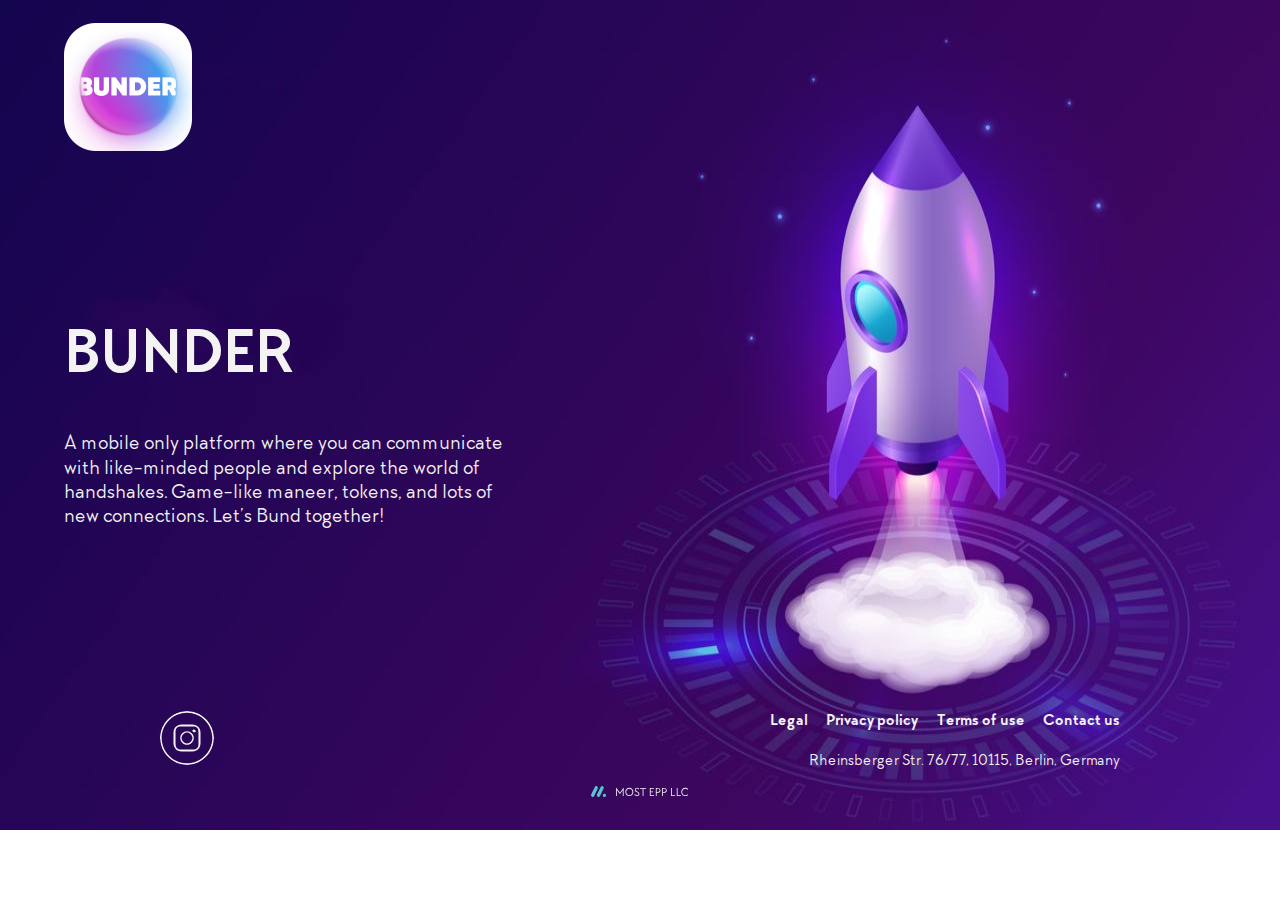
==== commit 8fb4bf43: "fix" ====
--- a/index.html
+++ b/index.html
@@ -5,10 +5,11 @@
     <meta name="yandex-verification" content="451a93382a854dd3" />
     <meta charset="UTF-8">
     <meta name="viewport" content="width=device-width, initial-scale=1.0">
-    <title>MOST</title>
+    <title>BUNDER</title>
     <link rel="stylesheet" href="style/css/style.css">
     <link rel="stylesheet" href="style/css/normalize.css">
     <link rel="stylesheet" href="fonts/stylesheet.css">
+    <link rel="shortcut icon" type="image/jpg" href="img/header/bunder_logo.png" />
     <link
         href="https://fonts.googleapis.com/css2?family=Roboto:ital,wght@0,100;0,300;0,400;0,500;0,700;0,900;1,100;1,300;1,400;1,500;1,700;1,900&display=swap"
         rel="stylesheet">
@@ -47,6 +48,7 @@
                 <a href="legal.html" class="footer__about">Legal</a>
                 <a href="privacy.html" class="footer__about">Privacy policy</a>
                 <a href="term-of.html" class="footer__about">Terms of use</a>
+                <a href="mailto:support@bunder.io" class="footer__about">Contact us</a>
             </div>
 
             <span class="footer__adress">Rheinsberger Str. 76/77, 10115, Berlin, Germany</span>
--- a/style/css/style.css
+++ b/style/css/style.css
@@ -361,6 +361,7 @@
 @media (max-width: 768px) {
   .header__logo {
     width: 45px;
+    height: 45px;
   }
   .header__burger {
     height: 50%;
@@ -426,7 +427,7 @@
   left: 0;
   z-index: -1;
   width: 100%;
-  height: 100%;
+  height: 830px;
 }
 
 .hero__title {
@@ -504,7 +505,9 @@
 
 @media (max-width: 1200px) {
   .hero__bg {
-    width: 800px;
+    width: 1400px;
+    height: 840px;
+    margin-left: -10%;
   }
   .hero__title {
     margin-top: 220px;
@@ -513,7 +516,9 @@
 
 @media (max-width: 992px) and (max-width: 1200px) {
   .hero__bg {
-    width: 600px;
+    margin-left: -40%;
+    width: 1280px;
+    height: 800px;
   }
   .hero__title {
     font-size: 40px;
@@ -526,15 +531,22 @@
 
 @media (max-width: 768px) {
   .hero__bg {
-    width: 400px;
+    width: 140%;
+   object-fit: fill;
+    height: 810px;
+  }
+  .hero{
+    padding-left: 7em;
   }
 }
 
 @media (max-width: 576px) {
   .hero__bg {
-    width: 260px;
-    top: -15px;
-  }
+    width: 140%;
+   object-fit: cover;
+    height: 725px;
+  }
+  
   .hero__title {
     text-align: center;
     margin-bottom: 0;
@@ -2021,7 +2033,7 @@
 .footer__position {
   display: flex;
   align-items: flex-start;
-  width: 235px;
+  width: 350px;
   justify-content: space-between;
 }
 
@@ -2057,6 +2069,10 @@
   .footer {
     padding-top: 0;
   }
+  .hero {
+    width: 90%;
+    margin-left: -10%;
+  }
   .footer__container {
     flex-direction: column;
     justify-content: center;
@@ -2064,7 +2080,14 @@
     height: 135px;
     width: 310px;
   }
+  .footer{
+    margin-top: 7em;
+  }
+  .footer__links{
+    margin-left: 9em;
+  }
   .footer__position {
+    margin-left: 30px;
     margin-top: 20px;
   }
   .footer__adress {
